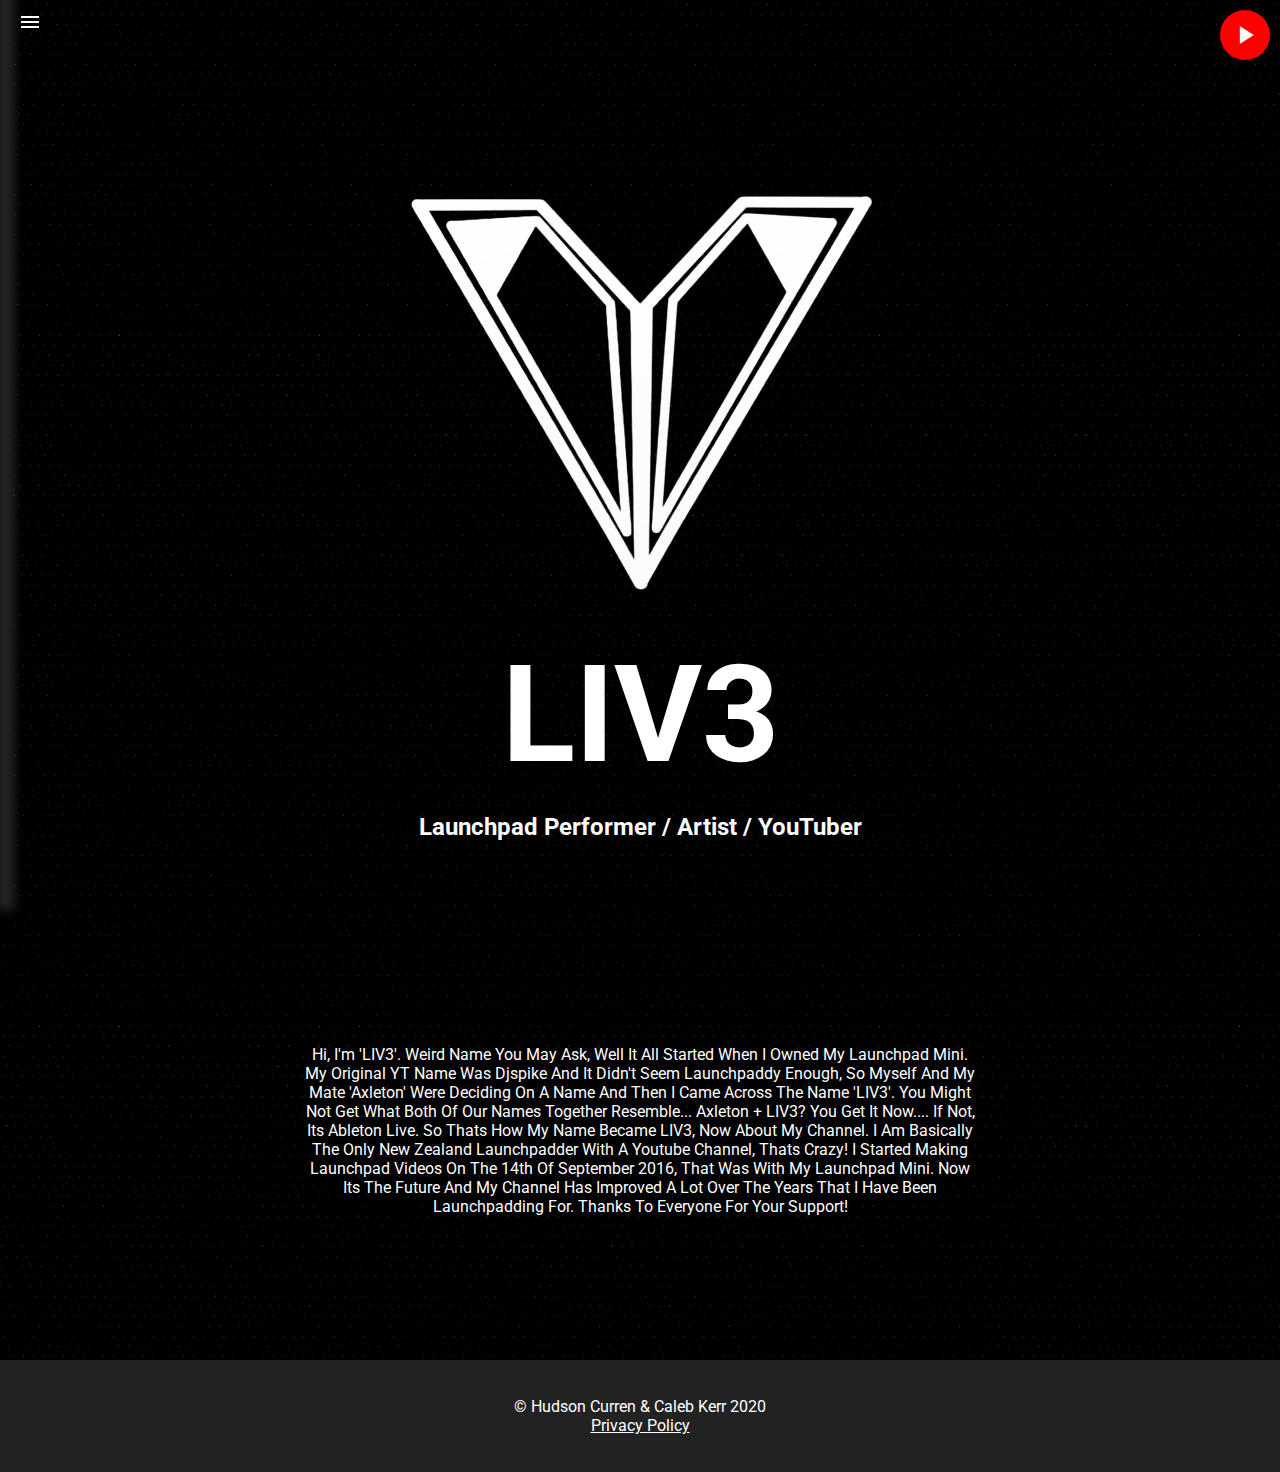
==== index.html @ 088306f0 "added social media buttons removed ability to scroll whilst nav is open" ====
<!DOCTYPE html>

<html lang="en">

<head>
    <meta charset="UTF-8">
    <meta name="viewport" content="width=device-width, initial-scale=1.0">

    <meta name="author" content="Hudson Curren">
    <meta property="og:image" content="./img/imessage-banner.png">
    <meta property="og:title" content="LIV3">
    <meta property="og:description" content="Official Website of the LIV3 Youtube Channel">
    <link rel="apple-touch-icon" href="./img/favicon.png">
    <meta name="robots" content="noindex, nofollow">

    <title>HOME - LIV3</title>

    <!-- Icon -->
    <link rel="icon" href="./img/favicon.png">

    <!-- LINKING STYLESHEET -->
    <link rel="stylesheet" href="./style/style.css">

    <!-- IMPORTING MATERIAL ICONS -->
    <link href="https://fonts.googleapis.com/icon?family=Material+Icons" rel="stylesheet">

    <!-- IMPORTING ROBOTO FONT -->
    <link href="https://fonts.googleapis.com/css?family=Roboto&display=swap" rel="stylesheet">

    <!-- LINKING AOS STYLESHEET -->
    <!-- ONLY HAS CSS ANIMATIONS/TRANSITIONS WONT INTERFERE WITH ANYTHING ELSE -->
    <link href="https://unpkg.com/aos@2.3.1/dist/aos.css" rel="stylesheet">

</head>

<body>
    <span class="material-icons nav-button">menu</span>
    <nav class="nav" style="width: 0px;">
        <ul class="nav-list">
            <li><a href="./index.html" class="nav-item"><span class="material-icons">home</span>&nbsp;HOME</a></li>
            <li><a href="./downloads.html" class="nav-item"><span
                        class="material-icons">cloud_download</span>&nbsp;DOWNLOADS</a></li>
            <li><a href="./contact.html" class="nav-item"><span class="material-icons">inbox</span>&nbsp;CONTACT</a>
            </li>
            <li><a href="./faq.html" class="nav-item"><span class="material-icons">question_answer</span>&nbsp;FAQ</a>
            </li>
        </ul>
        <div class="social-media">
            <a href="https://www.instagram.com/liv3_official/" target="_blank">
                <div class="ig">
                    <svg xmlns="http://www.w3.org/2000/svg" x="0px" y="0px" stroke="#ffffff" width="30px" height="30px"
                        viewBox="0 0 172 172" style=" fill:#000000;">
                        <g fill="none" fill-rule="nonzero" stroke="none" stroke-width="0.75" stroke-linecap="butt"
                            stroke-linejoin="miter" stroke-miterlimit="10" stroke-dasharray="" stroke-dashoffset="0"
                            font-family="none" font-weight="none" font-size="none" text-anchor="none"
                            style="mix-blend-mode: normal">
                            <path d="M0,172v-172h172v172z" fill="none"></path>
                            <g fill="#ffffff">
                                <path
                                    d="M57.33333,21.5c-19.7585,0 -35.83333,16.07483 -35.83333,35.83333v57.33333c0,19.7585 16.07483,35.83333 35.83333,35.83333h57.33333c19.7585,0 35.83333,-16.07483 35.83333,-35.83333v-57.33333c0,-19.7585 -16.07483,-35.83333 -35.83333,-35.83333zM57.33333,35.83333h57.33333c11.85367,0 21.5,9.64633 21.5,21.5v57.33333c0,11.85367 -9.64633,21.5 -21.5,21.5h-57.33333c-11.85367,0 -21.5,-9.64633 -21.5,-21.5v-57.33333c0,-11.85367 9.64633,-21.5 21.5,-21.5zM121.83333,43c-3.95804,0 -7.16667,3.20863 -7.16667,7.16667c0,3.95804 3.20863,7.16667 7.16667,7.16667c3.95804,0 7.16667,-3.20863 7.16667,-7.16667c0,-3.95804 -3.20863,-7.16667 -7.16667,-7.16667zM86,50.16667c-19.7585,0 -35.83333,16.07483 -35.83333,35.83333c0,19.7585 16.07483,35.83333 35.83333,35.83333c19.7585,0 35.83333,-16.07483 35.83333,-35.83333c0,-19.7585 -16.07483,-35.83333 -35.83333,-35.83333zM86,64.5c11.85367,0 21.5,9.64633 21.5,21.5c0,11.85367 -9.64633,21.5 -21.5,21.5c-11.85367,0 -21.5,-9.64633 -21.5,-21.5c0,-11.85367 9.64633,-21.5 21.5,-21.5z">
                                </path>
                            </g>
                        </g>
                    </svg>
                </div>
            </a>
            <div class="ds" title="LIV3#2808">
                <svg fill="#ffffff" xmlns="http://www.w3.org/2000/svg" viewBox="0 0 24 24" width="30px" height="30px">
                    <path
                        d="M19.952,5.672c-1.904-1.531-4.916-1.79-5.044-1.801c-0.201-0.017-0.392,0.097-0.474,0.281 c-0.006,0.012-0.072,0.163-0.145,0.398c1.259,0.212,2.806,0.64,4.206,1.509c0.224,0.139,0.293,0.434,0.154,0.659 c-0.09,0.146-0.247,0.226-0.407,0.226c-0.086,0-0.173-0.023-0.252-0.072C15.584,5.38,12.578,5.305,12,5.305S8.415,5.38,6.011,6.872 c-0.225,0.14-0.519,0.07-0.659-0.154c-0.14-0.225-0.07-0.519,0.154-0.659c1.4-0.868,2.946-1.297,4.206-1.509 c-0.074-0.236-0.14-0.386-0.145-0.398C9.484,3.968,9.294,3.852,9.092,3.872c-0.127,0.01-3.139,0.269-5.069,1.822 C3.015,6.625,1,12.073,1,16.783c0,0.083,0.022,0.165,0.063,0.237c1.391,2.443,5.185,3.083,6.05,3.111c0.005,0,0.01,0,0.015,0 c0.153,0,0.297-0.073,0.387-0.197l0.875-1.202c-2.359-0.61-3.564-1.645-3.634-1.706c-0.198-0.175-0.217-0.477-0.042-0.675 c0.175-0.198,0.476-0.217,0.674-0.043c0.029,0.026,2.248,1.909,6.612,1.909c4.372,0,6.591-1.891,6.613-1.91 c0.198-0.172,0.5-0.154,0.674,0.045c0.174,0.198,0.155,0.499-0.042,0.673c-0.07,0.062-1.275,1.096-3.634,1.706l0.875,1.202 c0.09,0.124,0.234,0.197,0.387,0.197c0.005,0,0.01,0,0.015,0c0.865-0.027,4.659-0.667,6.05-3.111 C22.978,16.947,23,16.866,23,16.783C23,12.073,20.985,6.625,19.952,5.672z M8.891,14.87c-0.924,0-1.674-0.857-1.674-1.913 s0.749-1.913,1.674-1.913s1.674,0.857,1.674,1.913S9.816,14.87,8.891,14.87z M15.109,14.87c-0.924,0-1.674-0.857-1.674-1.913 s0.749-1.913,1.674-1.913c0.924,0,1.674,0.857,1.674,1.913S16.033,14.87,15.109,14.87z" />
                </svg>
            </div>
            <a href="mailto:djspikeyt@gmail.com">
                <div class="em"><svg xmlns="http://www.w3.org/2000/svg" x="0px" y="0px" width="30px" height="30px"
                        viewBox="0 0 172 172">
                        <g fill="none" fill-rule="nonzero" stroke="none" stroke-width="1" stroke-linecap="butt"
                            stroke-linejoin="miter" stroke-miterlimit="10" stroke-dasharray="" stroke-dashoffset="0"
                            font-family="none" font-weight="none" font-size="none" text-anchor="none"
                            style="mix-blend-mode: normal">
                            <path d="M0,172v-172h172v172z" fill="none"></path>
                            <g fill="#ffffff">
                                <path
                                    d="M28.66667,28.66667c-7.91917,0 -14.33333,6.41417 -14.33333,14.33333v12.41569l7.16667,4.49316l7.16667,4.49316l57.33333,35.93132l57.33333,-35.69336l7.16667,-4.46517l7.16667,-4.45117v-12.72363c0,-7.91917 -6.41417,-14.33333 -14.33333,-14.33333zM28.66667,43h114.66667v5.51497l-57.33333,35.67936l-57.33333,-35.93132zM14.33333,72.32455v56.67545c0,7.91917 6.41417,14.33333 14.33333,14.33333h114.66667c7.91917,0 14.33333,-6.41417 14.33333,-14.33333v-56.39551l-14.33333,8.91634v47.47917h-114.66667v-47.68913z">
                                </path>
                            </g>
                            <path d="" fill="none"></path>
                        </g>
                    </svg></div>
            </a>
            <a href="https://www.youtube.com/channel/UCtbivXmEZrr6aKtx3CjMMVg" target="_blank"
                rel="no-opener no-referrer">
                <div class="yt">
                    <span class="material-icons">play_arrow</span>
                </div>
            </a>
        </div>
    </nav>
    <noscript>
        this website requires Javascript, if it is disabled please enable it. if your browser doesnt support it,
        please change to a different browser such as
        <ul>
            <li>Mozilla Firefox</li>
            <li>Google Chrome</li>
            <li>Microsoft Edge <strong>(not recommended)</strong></li>
            <li>Safari</li>
            <li>Opera <strong>(not recommended)</strong></li>
        </ul>
        the javascript is used in the
        <ul>
            <li>all pages - to make the functional side-nav</li>
            <li>Downloads page - to update the list and provide download links</li>
            <li>FAQ page - to update the FAQs with the server, for more efficiency</li>
            <li>Contact Page - to send the message to a server</li>
        </ul>
    </noscript>
    <main class="index">
        <a class="yt-button" href="https://www.youtube.com/channel/UCtbivXmEZrr6aKtx3CjMMVg" rel="no-opener no-referrer"
            target="_blank">
            <span class="material-icons">play_arrow</span>
        </a>
        <div class="text">
            <img src="./img/logo.png" alt="logo" width="476px" height="476px">
            <h1>LIV3</h1>
            <br />
            <h2>Launchpad Performer / Artist / YouTuber</h2>
        </div>
        <div class="bio">
            Hi, I'm 'LIV3'. Weird Name You May Ask, Well It All Started When I Owned My Launchpad Mini. My Original YT
            Name Was Djspike And It Didn't Seem Launchpaddy Enough, So Myself And My Mate 'Axleton' Were Deciding On A
            Name And Then I Came Across The Name 'LIV3'. You Might Not Get What Both Of Our Names Together Resemble...
            Axleton + LIV3? You Get It Now.... If Not, Its Ableton Live. So Thats How My Name Became LIV3, Now About My
            Channel. I Am Basically The Only New Zealand Launchpadder With A Youtube Channel, Thats Crazy! I Started
            Making Launchpad Videos On The 14th Of September 2016, That Was With My Launchpad Mini. Now Its The Future
            And My Channel Has Improved A Lot Over The Years That I Have Been Launchpadding For. Thanks To Everyone For
            Your Support!
        </div>
    </main>
    <footer>
        &copy; Hudson Curren & Caleb Kerr 2020<br>
        <a href="./privacy.html">Privacy Policy</a>
    </footer>
</body>
<!-- IMPORTING INIT SCRIPT -->
<script src="script/app.js"></script>

</html>
---- style/style.css ----
* {
  margin: 0;
  padding: 0;
  -webkit-box-sizing: border-box;
          box-sizing: border-box;
}

.no-scroll {
  overflow-y: hidden !important;
}

body {
  scroll-behavior: smooth;
  background-color: black;
  color: white;
  font-family: 'Roboto', sans-serif;
  width: 100vw;
  height: 100vh;
  overflow-y: scroll;
  overflow-x: hidden;
  opacity: 1;
  background-image: url("../img/index-bg.gif");
  background-size: 100%;
  background-repeat: repeat-y;
  background-attachment: fixed;
  -ms-user-select: none;
      user-select: none;
  -moz-user-select: none;
  -moz-user-select: none;
  -webkit-user-select: none;
  -webkit-user-drag: none;
  -moz-user-select: none;
}

@media print {
  body {
    display: none;
  }
}

nav {
  height: 100vh;
  position: fixed;
  background-color: #222;
  top: 0;
  left: 0;
  -webkit-box-shadow: none;
          box-shadow: none;
  -webkit-transition: width 150ms cubic-bezier(0.4, 0, 0.2, 1), -webkit-box-shadow 350ms cubic-bezier(0.4, 0, 0.2, 1) 250ms;
  transition: width 150ms cubic-bezier(0.4, 0, 0.2, 1), -webkit-box-shadow 350ms cubic-bezier(0.4, 0, 0.2, 1) 250ms;
  transition: box-shadow 350ms cubic-bezier(0.4, 0, 0.2, 1) 250ms, width 150ms cubic-bezier(0.4, 0, 0.2, 1);
  transition: box-shadow 350ms cubic-bezier(0.4, 0, 0.2, 1) 250ms, width 150ms cubic-bezier(0.4, 0, 0.2, 1), -webkit-box-shadow 350ms cubic-bezier(0.4, 0, 0.2, 1) 250ms;
  overflow: hidden;
  z-index: 1;
}

nav .social-media {
  position: absolute;
  -webkit-box-orient: horizontal;
  -webkit-box-direction: normal;
      -ms-flex-direction: row;
          flex-direction: row;
  left: 10px;
  bottom: 10px;
  display: -webkit-box;
  display: -ms-flexbox;
  display: flex;
  -webkit-box-pack: left;
      -ms-flex-pack: left;
          justify-content: left;
}

nav .social-media a {
  text-decoration: none;
}

nav .social-media div {
  text-align: center;
  display: -webkit-box;
  display: -ms-flexbox;
  display: flex;
  -webkit-box-orient: vertical;
  -webkit-box-direction: normal;
      -ms-flex-direction: column;
          flex-direction: column;
  -webkit-box-pack: center;
      -ms-flex-pack: center;
          justify-content: center;
  border-radius: 100%;
  width: 50px;
  height: 50px;
  margin: 0 10px;
}

nav .social-media div svg,
nav .social-media div img {
  margin: 0 auto;
}

nav .social-media .ig {
  background-image: linear-gradient(45deg, #f09433 0%, #e6683c 25%, #dc2743 50%, #cc2366 75%, #bc1888 100%);
}

nav .social-media .ds {
  background-color: #7289DA;
}

nav .social-media .em {
  background-image: -webkit-gradient(linear, left bottom, left top, from(#6a85b6), to(#bac8e0));
  background-image: linear-gradient(to top, #6a85b6 0%, #bac8e0 100%);
}

nav .social-media .yt {
  line-height: 50px;
  text-align: center;
  background-color: #FF0000;
}

nav .nav-list {
  list-style: none;
  padding-left: 10px;
  white-space: nowrap;
  padding-top: 50px;
  padding-left: 34px;
}

nav .nav-list li {
  font-size: 24px;
  -webkit-box-align: center;
      -ms-flex-align: center;
          align-items: center;
  line-height: 30px;
  margin-bottom: 20px;
}

nav .nav-list li a {
  line-height: 30px;
  vertical-align: middle;
  margin-left: 0.5em;
  color: white;
  text-decoration: none;
}

nav .nav-list li a span {
  -webkit-transform: translateY(4px);
          transform: translateY(4px);
  margin-right: 4px;
}

main {
  min-height: 100vh;
  background-image: url("../img/bg.gif");
  background-size: contain;
  background-repeat: repeat-y;
  background-position: center;
  padding: 50px 0;
}

@media screen and (min-width: 900px) {
  main {
    padding: 50px 10px;
    background-image: url("../img/mobile-bg.gif");
  }
}

@media screen and (min-width: 1200px) {
  main {
    padding: 50px 250px;
    background-image: url("../img/bg.gif");
  }
}

main.faq .title {
  text-align: left;
  display: -webkit-box;
  display: -ms-flexbox;
  display: flex;
  -webkit-box-orient: vertical;
  -webkit-box-direction: normal;
      -ms-flex-direction: column;
          flex-direction: column;
  -webkit-box-pack: center;
      -ms-flex-pack: center;
          justify-content: center;
  height: 45vh;
}

main.faq .title .hero {
  font-weight: lighter;
  font-size: 96px;
  letter-spacing: -1.5px;
}

@media screen and (max-width: 1200px) {
  main.faq .title .hero {
    font-size: 48px;
    text-align: center;
  }
}

main.faq .title .subhero {
  font-size: 34px;
  letter-spacing: 0.25px;
}

@media screen and (max-width: 1200px) {
  main.faq .title .subhero {
    text-align: center;
    font-size: 24px;
  }
}

main.faq .content {
  display: -ms-grid;
  display: grid;
  grid-gap: 10px;
  -ms-grid-columns: 1fr 1fr;
      grid-template-columns: 1fr 1fr;
}

@media screen and (max-width: 1100px) {
  main.faq .content {
    -ms-grid-columns: 1fr;
        grid-template-columns: 1fr;
  }
}

main.faq .content .qa {
  border: 1px solid #00000000;
  border-radius: 0.5em;
  float: left;
  width: 100%;
  overflow: hidden;
}

main.faq .content .qa .q {
  width: 100%;
  height: 75px;
  text-align: center;
  background-color: #111;
  display: -webkit-box;
  display: -ms-flexbox;
  display: flex;
  -webkit-box-pack: center;
      -ms-flex-pack: center;
          justify-content: center;
  -webkit-box-orient: vertical;
  -webkit-box-direction: normal;
      -ms-flex-direction: column;
          flex-direction: column;
  font-weight: bold;
}

main.faq .content .qa .a {
  padding: 15px;
  height: 200px;
  width: 100%;
  font-size: 14px;
  letter-spacing: 0.25px;
  font-weight: normal;
  display: -webkit-box;
  display: -ms-flexbox;
  display: flex;
  -webkit-box-orient: vertical;
  -webkit-box-direction: normal;
      -ms-flex-direction: column;
          flex-direction: column;
  -webkit-box-pack: center;
      -ms-flex-pack: center;
          justify-content: center;
  text-align: center;
  background-color: #222;
}

main.faq .content .qa .a a {
  color: white;
}

main.faq .content .qa .a .title {
  text-align: center;
  width: 100%;
}

main.downloads .title {
  text-align: left;
  display: -webkit-box;
  display: -ms-flexbox;
  display: flex;
  -webkit-box-orient: vertical;
  -webkit-box-direction: normal;
      -ms-flex-direction: column;
          flex-direction: column;
  -webkit-box-pack: center;
      -ms-flex-pack: center;
          justify-content: center;
  height: 45vh;
}

main.downloads .title .hero {
  font-weight: lighter;
  font-size: 96px;
  letter-spacing: -1.5px;
}

@media screen and (max-width: 1200px) {
  main.downloads .title .hero {
    font-size: 48px;
    text-align: center;
  }
}

main.downloads .title .subhero {
  font-size: 34px;
  letter-spacing: 0.25px;
}

@media screen and (max-width: 1200px) {
  main.downloads .title .subhero {
    text-align: center;
    font-size: 24px;
  }
}

main.downloads .content {
  display: -ms-grid;
  display: grid;
  grid-gap: 10px;
  -ms-grid-columns: 1fr 1fr 1fr;
      grid-template-columns: 1fr 1fr 1fr;
}

@media screen and (max-width: 1300px) {
  main.downloads .content {
    -ms-grid-columns: 1fr 1fr;
        grid-template-columns: 1fr 1fr;
  }
}

@media screen and (max-width: 600px) {
  main.downloads .content {
    -ms-grid-columns: 1fr;
        grid-template-columns: 1fr;
  }
}

main.downloads .content .gallery {
  border: 1px solid #00000000;
  border-radius: 0.5em;
  float: left;
  width: 100%;
  overflow: hidden;
}

main.downloads .content .gallery .banner {
  width: 100%;
  height: 300px;
  background-color: black;
  background-position: center;
  background-size: contain;
  background-repeat: no-repeat;
  background-position: center;
}

main.downloads .content .gallery .desc {
  padding: 15px;
  height: 75px;
  width: 100%;
  font-size: 14px;
  letter-spacing: 0.25px;
  font-weight: normal;
  display: -webkit-box;
  display: -ms-flexbox;
  display: flex;
  -webkit-box-orient: vertical;
  -webkit-box-direction: normal;
      -ms-flex-direction: column;
          flex-direction: column;
  -webkit-box-pack: center;
      -ms-flex-pack: center;
          justify-content: center;
  text-align: center;
  background-color: #222;
}

main.downloads .content .gallery .desc a {
  color: white;
}

main.downloads .content .gallery .desc .title {
  text-align: center;
  width: 100%;
}

main.index {
  overflow: hidden;
  width: 100vw;
  display: -webkit-box;
  display: -ms-flexbox;
  display: flex;
  -webkit-box-orient: vertical;
  -webkit-box-direction: normal;
      -ms-flex-direction: column;
          flex-direction: column;
  -webkit-box-pack: center;
      -ms-flex-pack: center;
          justify-content: center;
}

main.index .yt-button {
  position: fixed;
  height: 50px;
  width: 50px;
  border-radius: 50px;
  background-color: red;
  top: 10px;
  right: 10px;
  display: -webkit-box;
  display: -ms-flexbox;
  display: flex;
  -webkit-box-orient: vertical;
  -webkit-box-direction: normal;
      -ms-flex-direction: column;
          flex-direction: column;
  -webkit-box-pack: center;
      -ms-flex-pack: center;
          justify-content: center;
  text-decoration: none;
}

main.index .yt-button span {
  line-height: 50px;
  font-size: 30px;
  text-align: center;
}

main.index .text {
  text-align: center;
  margin: auto;
  display: -webkit-box;
  display: -ms-flexbox;
  display: flex;
  -webkit-box-orient: vertical;
  -webkit-box-direction: normal;
      -ms-flex-direction: column;
          flex-direction: column;
  -webkit-box-pack: center;
      -ms-flex-pack: center;
          justify-content: center;
  height: 100vh;
}

main.index .text h1 {
  font-size: 15vh;
  -webkit-filter: drop-shadow(0 0 2.5em black);
          filter: drop-shadow(0 0 2.5em black);
}

@media screen and (max-width: 1200px) {
  main.index .text h1 {
    font-size: 48px;
  }
}

@media screen and (max-width: 1200px) {
  main.index .text img {
    width: 90%;
    height: auto;
    margin: 0 auto;
  }
}

@media only screen and (max-width: 1200px) and (orientation: landscape) {
  main.index .text img {
    width: 75%;
  }
}

main.index .bio {
  min-height: 40vh;
  height: -webkit-fit-content;
  height: -moz-fit-content;
  height: fit-content;
  padding: 50px 50px;
  display: -webkit-box;
  display: -ms-flexbox;
  display: flex;
  -webkit-box-orient: vertical;
  -webkit-box-direction: normal;
      -ms-flex-direction: column;
          flex-direction: column;
  -webkit-box-pack: center;
      -ms-flex-pack: center;
          justify-content: center;
  text-align: center;
}

@media screen and (max-width: 1100px) {
  main.index .bio {
    padding: 50px 5px;
  }
}

footer {
  height: 50px;
  display: -webkit-box;
  display: -ms-flexbox;
  display: flex;
  -webkit-box-orient: vertical;
  -webkit-box-direction: normal;
      -ms-flex-direction: column;
          flex-direction: column;
  -webkit-box-pack: center;
      -ms-flex-pack: center;
          justify-content: center;
  text-align: center;
  width: 100vw;
  background-color: #222;
}

.material-icons {
  color: white !important;
  line-height: 24px !important;
}

.nav-button {
  width: 50px;
  height: 50px;
  position: fixed;
  top: 0;
  left: 0;
  z-index: 2;
  -webkit-user-select: none;
     -moz-user-select: none;
      -ms-user-select: none;
          user-select: none;
  line-height: 50px;
  display: -webkit-box;
  display: -ms-flexbox;
  display: flex;
  -webkit-box-orient: vertical;
  -webkit-box-direction: normal;
      -ms-flex-direction: column;
          flex-direction: column;
  -webkit-box-pack: center;
      -ms-flex-pack: center;
          justify-content: center;
  vertical-align: middle;
  text-align: center;
  color: white;
  padding-left: 10px;
  padding-top: 10px;
}

footer {
  height: 112px;
  display: -webkit-box;
  display: -ms-flexbox;
  display: flex;
  -webkit-box-orient: vertical;
  -webkit-box-direction: normal;
      -ms-flex-direction: column;
          flex-direction: column;
  -webkit-box-pack: center;
      -ms-flex-pack: center;
          justify-content: center;
  text-align: center;
  width: 100vw;
}

footer a {
  color: white;
}

.shadow {
  -webkit-box-shadow: 5px 0px 10px 10px #222;
          box-shadow: 5px 0px 10px 10px #222;
}

@media (pointer: coarse) {
  .shadow {
    -webkit-box-shadow: none;
            box-shadow: none;
  }
}

#nest1 {
  display: block;
  position: absolute;
  top: 50%;
  left: 50%;
  height: 50px;
  width: 50px;
  margin: -25px 0 0 -25px;
  border: 2px solid transparent;
  border-top-color: #fff;
  border-radius: 50%;
  -webkit-animation: spin7 1.5s ease infinite;
  animation: spin7 1.5s ease infinite;
}

#nest1:before {
  content: "";
  position: absolute;
  top: 7px;
  right: 7px;
  bottom: 7px;
  left: 7px;
  border: 2px solid transparent;
  border-radius: 50%;
  border-top-color: #fff;
  -webkit-animation: spin7 3s linear infinite;
  animation: spin7 3s linear infinite;
}

#nest1:after {
  content: "";
  position: absolute;
  top: 15px;
  right: 15px;
  bottom: 15px;
  left: 15px;
  border: 2px solid transparent;
  border-radius: 50%;
  border-top-color: #fff;
  -webkit-animation: spin7 1.5s ease infinite;
  animation: spin7 1.5s ease infinite;
}

@-webkit-keyframes spin7 {
  from {
    -webkit-transform: rotate(0deg);
    transform: rotate(0deg);
  }
  to {
    -webkit-transform: rotate(359deg);
    transform: rotate(359deg);
  }
}

@keyframes spin7 {
  from {
    -webkit-transform: rotate(0deg);
    transform: rotate(0deg);
    -webkit-transform: rotate(0deg);
    transform: rotate(0deg);
  }
  to {
    -webkit-transform: rotate(359deg);
    transform: rotate(359deg);
    -webkit-transform: rotate(359deg);
    transform: rotate(359deg);
  }
}

main.privacy {
  font-family: "Roboto", sans-serif;
}

main.privacy a {
  color: #ddd;
  word-wrap: none;
}

main.privacy a:visited {
  color: #ccc;
}

main.privacy h1 {
  font-size: 48px;
  letter-spacing: 0;
  font-weight: normal;
}

main.privacy h2 {
  font-size: 34px;
  letter-spacing: 0.25px;
  font-weight: normal;
  margin-top: 15px;
}

main.privacy h3 {
  font-size: 24px;
  letter-spacing: 0;
  font-weight: normal;
  margin-top: 5px;
  margin-bottom: 40px;
}

main.privacy p {
  font-size: 16px;
  letter-spacing: 0.25px;
  color: #ddd;
  font-weight: normal;
  margin-top: 5px;
  margin-left: 35px;
}
/*# sourceMappingURL=style.css.map */
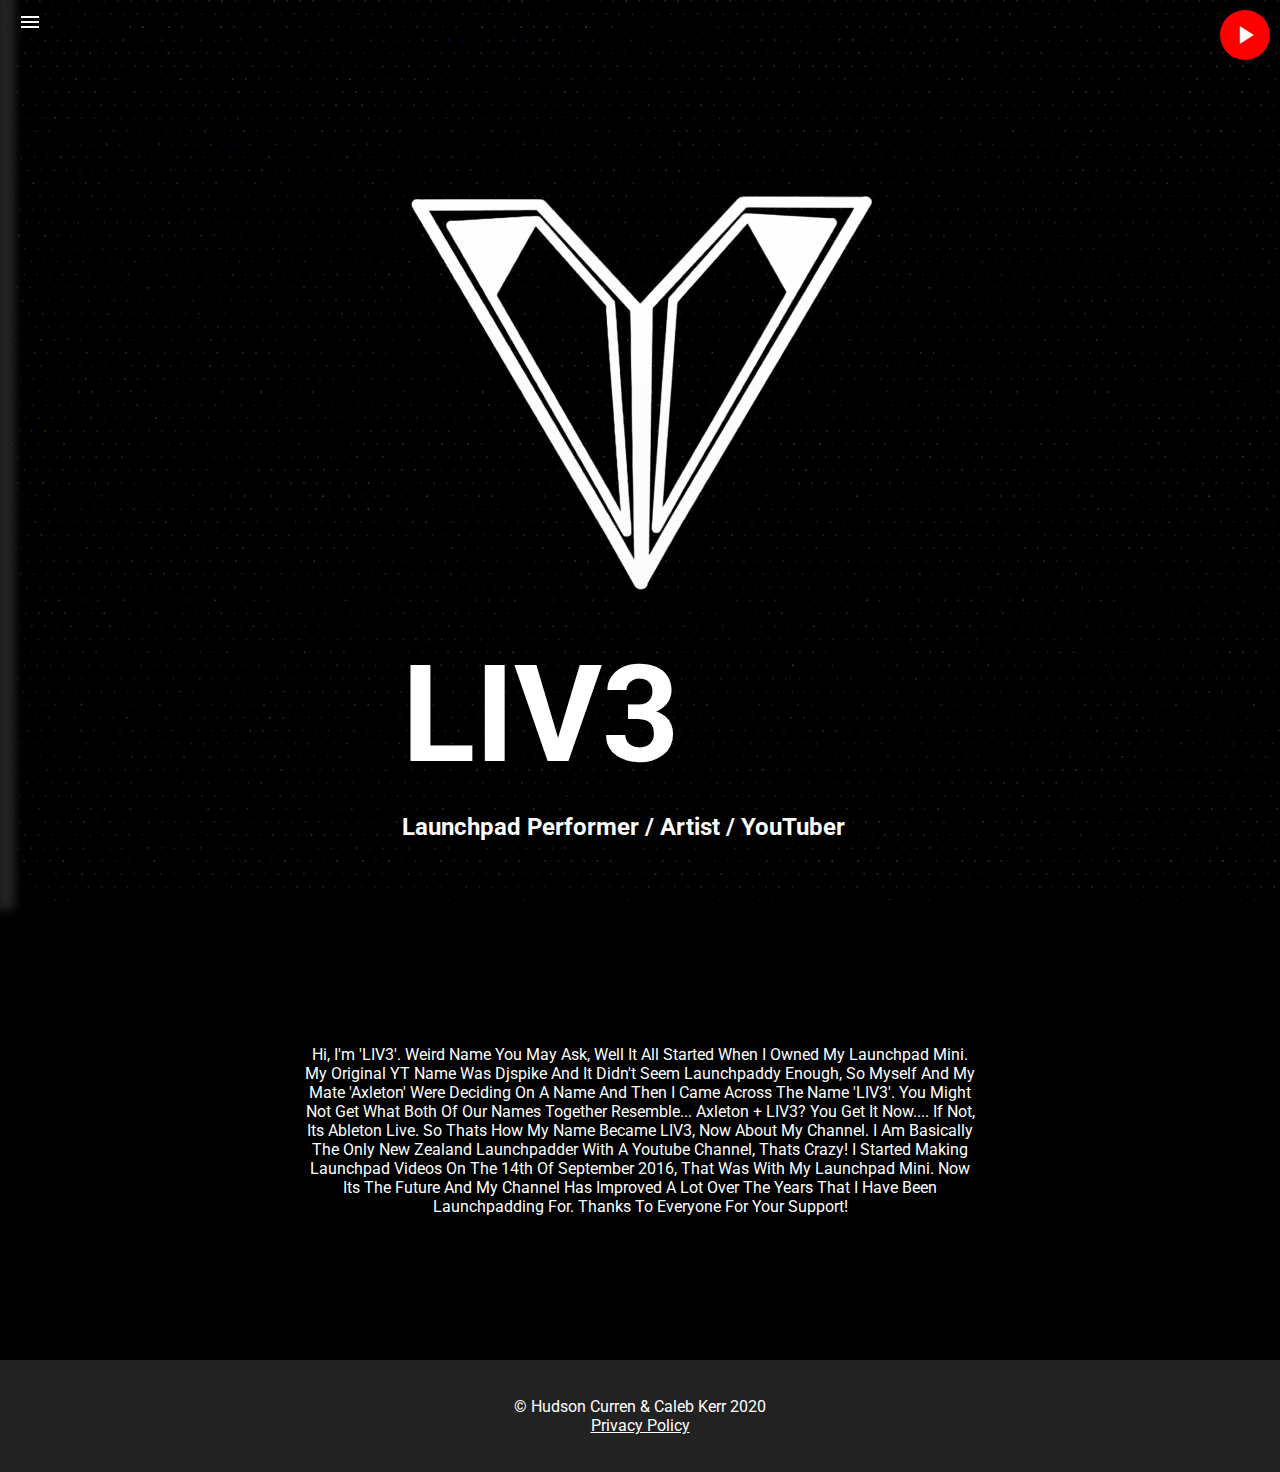
==== commit 32758b94: "- fixed missing close tag in js - added comments for the braindead - fixed the background (it was a " ====
--- a/index.html
+++ b/index.html
@@ -30,6 +30,14 @@
     <!-- LINKING AOS STYLESHEET -->
     <!-- ONLY HAS CSS ANIMATIONS/TRANSITIONS WONT INTERFERE WITH ANYTHING ELSE -->
     <link href="https://unpkg.com/aos@2.3.1/dist/aos.css" rel="stylesheet">
+
+    <!-- NORMALIZE.css -->
+    <!-- 
+        makes sure that browsers render things in modern standards, 
+        allowing for easier use and consistency, 
+        only targets elements that wont render right on some browsers otherwise 
+    -->
+    <link rel="stylesheet" href="https://necolas.github.io/normalize.css/8.0.1/normalize.css">
 
 </head>
 
@@ -64,12 +72,15 @@
                     </svg>
                 </div>
             </a>
-            <div class="ds" title="LIV3#2808">
-                <svg fill="#ffffff" xmlns="http://www.w3.org/2000/svg" viewBox="0 0 24 24" width="30px" height="30px">
-                    <path
-                        d="M19.952,5.672c-1.904-1.531-4.916-1.79-5.044-1.801c-0.201-0.017-0.392,0.097-0.474,0.281 c-0.006,0.012-0.072,0.163-0.145,0.398c1.259,0.212,2.806,0.64,4.206,1.509c0.224,0.139,0.293,0.434,0.154,0.659 c-0.09,0.146-0.247,0.226-0.407,0.226c-0.086,0-0.173-0.023-0.252-0.072C15.584,5.38,12.578,5.305,12,5.305S8.415,5.38,6.011,6.872 c-0.225,0.14-0.519,0.07-0.659-0.154c-0.14-0.225-0.07-0.519,0.154-0.659c1.4-0.868,2.946-1.297,4.206-1.509 c-0.074-0.236-0.14-0.386-0.145-0.398C9.484,3.968,9.294,3.852,9.092,3.872c-0.127,0.01-3.139,0.269-5.069,1.822 C3.015,6.625,1,12.073,1,16.783c0,0.083,0.022,0.165,0.063,0.237c1.391,2.443,5.185,3.083,6.05,3.111c0.005,0,0.01,0,0.015,0 c0.153,0,0.297-0.073,0.387-0.197l0.875-1.202c-2.359-0.61-3.564-1.645-3.634-1.706c-0.198-0.175-0.217-0.477-0.042-0.675 c0.175-0.198,0.476-0.217,0.674-0.043c0.029,0.026,2.248,1.909,6.612,1.909c4.372,0,6.591-1.891,6.613-1.91 c0.198-0.172,0.5-0.154,0.674,0.045c0.174,0.198,0.155,0.499-0.042,0.673c-0.07,0.062-1.275,1.096-3.634,1.706l0.875,1.202 c0.09,0.124,0.234,0.197,0.387,0.197c0.005,0,0.01,0,0.015,0c0.865-0.027,4.659-0.667,6.05-3.111 C22.978,16.947,23,16.866,23,16.783C23,12.073,20.985,6.625,19.952,5.672z M8.891,14.87c-0.924,0-1.674-0.857-1.674-1.913 s0.749-1.913,1.674-1.913s1.674,0.857,1.674,1.913S9.816,14.87,8.891,14.87z M15.109,14.87c-0.924,0-1.674-0.857-1.674-1.913 s0.749-1.913,1.674-1.913c0.924,0,1.674,0.857,1.674,1.913S16.033,14.87,15.109,14.87z" />
-                </svg>
-            </div>
+            <a href="https://discord.gg/jQpU39A" target="_blank">
+                <div class="ds">
+                    <svg fill="#ffffff" xmlns="http://www.w3.org/2000/svg" viewBox="0 0 24 24" width="30px"
+                        height="30px">
+                        <path
+                            d="M19.952,5.672c-1.904-1.531-4.916-1.79-5.044-1.801c-0.201-0.017-0.392,0.097-0.474,0.281 c-0.006,0.012-0.072,0.163-0.145,0.398c1.259,0.212,2.806,0.64,4.206,1.509c0.224,0.139,0.293,0.434,0.154,0.659 c-0.09,0.146-0.247,0.226-0.407,0.226c-0.086,0-0.173-0.023-0.252-0.072C15.584,5.38,12.578,5.305,12,5.305S8.415,5.38,6.011,6.872 c-0.225,0.14-0.519,0.07-0.659-0.154c-0.14-0.225-0.07-0.519,0.154-0.659c1.4-0.868,2.946-1.297,4.206-1.509 c-0.074-0.236-0.14-0.386-0.145-0.398C9.484,3.968,9.294,3.852,9.092,3.872c-0.127,0.01-3.139,0.269-5.069,1.822 C3.015,6.625,1,12.073,1,16.783c0,0.083,0.022,0.165,0.063,0.237c1.391,2.443,5.185,3.083,6.05,3.111c0.005,0,0.01,0,0.015,0 c0.153,0,0.297-0.073,0.387-0.197l0.875-1.202c-2.359-0.61-3.564-1.645-3.634-1.706c-0.198-0.175-0.217-0.477-0.042-0.675 c0.175-0.198,0.476-0.217,0.674-0.043c0.029,0.026,2.248,1.909,6.612,1.909c4.372,0,6.591-1.891,6.613-1.91 c0.198-0.172,0.5-0.154,0.674,0.045c0.174,0.198,0.155,0.499-0.042,0.673c-0.07,0.062-1.275,1.096-3.634,1.706l0.875,1.202 c0.09,0.124,0.234,0.197,0.387,0.197c0.005,0,0.01,0,0.015,0c0.865-0.027,4.659-0.667,6.05-3.111 C22.978,16.947,23,16.866,23,16.783C23,12.073,20.985,6.625,19.952,5.672z M8.891,14.87c-0.924,0-1.674-0.857-1.674-1.913 s0.749-1.913,1.674-1.913s1.674,0.857,1.674,1.913S9.816,14.87,8.891,14.87z M15.109,14.87c-0.924,0-1.674-0.857-1.674-1.913 s0.749-1.913,1.674-1.913c0.924,0,1.674,0.857,1.674,1.913S16.033,14.87,15.109,14.87z" />
+                    </svg>
+                </div>
+            </a>
             <a href="mailto:djspikeyt@gmail.com">
                 <div class="em"><svg xmlns="http://www.w3.org/2000/svg" x="0px" y="0px" width="30px" height="30px"
                         viewBox="0 0 172 172">
@@ -95,6 +106,7 @@
             </a>
         </div>
     </nav>
+    <!-- if the client cannot run JS, htis will show up instead of everything else -->
     <noscript>
         this website requires Javascript, if it is disabled please enable it. if your browser doesnt support it,
         please change to a different browser such as
--- a/style/style.css
+++ b/style/style.css
@@ -10,6 +10,8 @@
 }
 
 body {
+  margin: 0;
+  padding: 0;
   scroll-behavior: smooth;
   background-color: black;
   color: white;
@@ -20,8 +22,9 @@
   overflow-x: hidden;
   opacity: 1;
   background-image: url("../img/index-bg.gif");
-  background-size: 100%;
-  background-repeat: repeat-y;
+  background-size: cover;
+  background-repeat: no-repeat;
+  background-position: center;
   background-attachment: fixed;
   -ms-user-select: none;
       user-select: none;
@@ -30,6 +33,18 @@
   -webkit-user-select: none;
   -webkit-user-drag: none;
   -moz-user-select: none;
+}
+
+@media screen and (min-width: 900px) {
+  body {
+    background-image: url("../img/mobile-bg.gif");
+  }
+}
+
+@media screen and (min-width: 1200px) {
+  body {
+    background-image: url("../img/bg.gif");
+  }
 }
 
 @media print {
@@ -61,13 +76,21 @@
       -ms-flex-direction: row;
           flex-direction: row;
   left: 10px;
-  bottom: 10px;
+  bottom: 20px;
   display: -webkit-box;
   display: -ms-flexbox;
   display: flex;
   -webkit-box-pack: left;
       -ms-flex-pack: left;
           justify-content: left;
+}
+
+@media screen and (max-width: 900px) {
+  nav .social-media {
+    -webkit-box-pack: center;
+        -ms-flex-pack: center;
+            justify-content: center;
+  }
 }
 
 nav .social-media a {
@@ -149,25 +172,225 @@
 
 main {
   min-height: 100vh;
-  background-image: url("../img/bg.gif");
-  background-size: contain;
-  background-repeat: repeat-y;
-  background-position: center;
   padding: 50px 0;
+  overflow-y: scroll;
+  background: transparent;
 }
 
 @media screen and (min-width: 900px) {
   main {
     padding: 50px 10px;
-    background-image: url("../img/mobile-bg.gif");
   }
 }
 
 @media screen and (min-width: 1200px) {
   main {
     padding: 50px 250px;
-    background-image: url("../img/bg.gif");
-  }
+  }
+}
+
+main.contact .title {
+  text-align: left;
+  display: -webkit-box;
+  display: -ms-flexbox;
+  display: flex;
+  -webkit-box-orient: vertical;
+  -webkit-box-direction: normal;
+      -ms-flex-direction: column;
+          flex-direction: column;
+  -webkit-box-pack: center;
+      -ms-flex-pack: center;
+          justify-content: center;
+  height: 45vh;
+}
+
+main.contact .title .hero {
+  font-weight: lighter;
+  font-size: 96px;
+  letter-spacing: -1.5px;
+}
+
+@media screen and (max-width: 1200px) {
+  main.contact .title .hero {
+    font-size: 48px;
+    text-align: center;
+  }
+}
+
+main.contact .title .subhero {
+  font-size: 34px;
+  letter-spacing: 0.25px;
+}
+
+@media screen and (max-width: 1200px) {
+  main.contact .title .subhero {
+    text-align: center;
+    font-size: 24px;
+  }
+}
+
+main.contact .content {
+  display: -ms-grid;
+  display: grid;
+  -ms-grid-columns: 2fr 1fr;
+      grid-template-columns: 2fr 1fr;
+  -ms-grid-rows: 1fr 1fr;
+      grid-template-rows: 1fr 1fr;
+  width: 100%;
+  height: 100vh;
+}
+
+@media screen and (min-width: 900px) and (orientation: landscape) {
+  main.contact .content {
+    height: 40vh;
+  }
+}
+
+main.contact .content .textarea {
+  -ms-grid-row: 1;
+  grid-row: 1;
+  -ms-grid-column: 1;
+  -ms-grid-column-span: 2;
+  grid-column: 1 /span 2;
+}
+
+@media screen and (min-width: 1900px) and (orientation: landscape) {
+  main.contact .content .textarea {
+    -ms-grid-row: 1;
+    -ms-grid-row-span: 2;
+    grid-row: 1 /span 2;
+    -ms-grid-column: 1;
+    grid-column: 1;
+  }
+}
+
+main.contact .content .textarea textarea {
+  width: 100%;
+  height: 100%;
+  color: white;
+  background-color: #222;
+  border-right: #333;
+  border-bottom: #333;
+  padding: 10px;
+  border: none;
+  font-family: 'Roboto', sans-serif;
+  resize: none;
+  font-size: 16px;
+  font-weight: normal;
+  letter-spacing: 0.5;
+}
+
+main.contact .content .right {
+  -ms-grid-row: 1;
+  -ms-grid-row-span: 2;
+  grid-row: 1 /span 2;
+  -ms-grid-column: 2;
+  grid-column: 2;
+  display: -webkit-box;
+  display: -ms-flexbox;
+  display: flex;
+  -webkit-box-orient: vertical;
+  -webkit-box-direction: normal;
+      -ms-flex-direction: column;
+          flex-direction: column;
+  -webkit-box-pack: start;
+      -ms-flex-pack: start;
+          justify-content: flex-start;
+  text-align: center;
+  padding: 10px;
+}
+
+main.contact .content .right .email-field,
+main.contact .content .right .name-field {
+  width: 100%;
+  height: 100%;
+}
+
+main.contact .content .right .email-field .form-container,
+main.contact .content .right .name-field .form-container {
+  font-size: 16px;
+  margin: 0 auto;
+  width: 75%;
+  position: relative;
+  height: 50px;
+  overflow: hidden;
+  background-color: transparent;
+}
+
+main.contact .content .right .email-field .form-container input,
+main.contact .content .right .name-field .form-container input {
+  width: 100%;
+  height: 100%;
+  color: white;
+  padding-top: 20px;
+  border: none;
+  background-color: transparent;
+}
+
+main.contact .content .right .email-field .form-container input:focus + label span,
+main.contact .content .right .email-field .form-container input:valid + label span,
+main.contact .content .right .name-field .form-container input:focus + label span,
+main.contact .content .right .name-field .form-container input:valid + label span {
+  -webkit-transform: translateY(-150%);
+  transform: translateY(-150%);
+  font-size: 12px;
+  color: #fff;
+}
+
+main.contact .content .right .email-field .form-container input:focus + label::after,
+main.contact .content .right .email-field .form-container input:valid + label::after,
+main.contact .content .right .name-field .form-container input:focus + label::after,
+main.contact .content .right .name-field .form-container input:valid + label::after {
+  -webkit-transform: translateX(0%);
+  transform: translateX(0%);
+}
+
+main.contact .content .right .email-field .form-container label,
+main.contact .content .right .name-field .form-container label {
+  position: absolute;
+  bottom: 0px;
+  left: 0px;
+  width: 100%;
+  height: 100%;
+  pointer-events: none;
+  border-bottom: 1px solid #333;
+  outline: none;
+}
+
+main.contact .content .right .email-field .form-container label::after,
+main.contact .content .right .name-field .form-container label::after {
+  content: "";
+  position: absolute;
+  left: 0px;
+  bottom: -1px;
+  height: 100%;
+  width: 100%;
+  border-bottom: 3px solid #fff;
+  -webkit-transform: translateX(-100%);
+  transform: translateX(-100%);
+  -webkit-transition: all 0.3s ease;
+  transition: all 0.3s ease;
+}
+
+main.contact .content .right .email-field .form-container label span,
+main.contact .content .right .name-field .form-container label span {
+  position: absolute;
+  bottom: 5px;
+  left: 0px;
+  -webkit-transition: all 0.3s ease;
+  transition: all 0.3s ease;
+}
+
+main.contact .content .right button {
+  width: 50%;
+  height: 50px;
+  text-align: center;
+  margin: 0 auto;
+  margin-bottom: 50px;
+  background-color: #222;
+  border: none;
+  color: white;
+  cursor: pointer;
 }
 
 main.faq .title {
@@ -434,7 +657,7 @@
 }
 
 main.index .text {
-  text-align: center;
+  text-align: left;
   margin: auto;
   display: -webkit-box;
   display: -ms-flexbox;
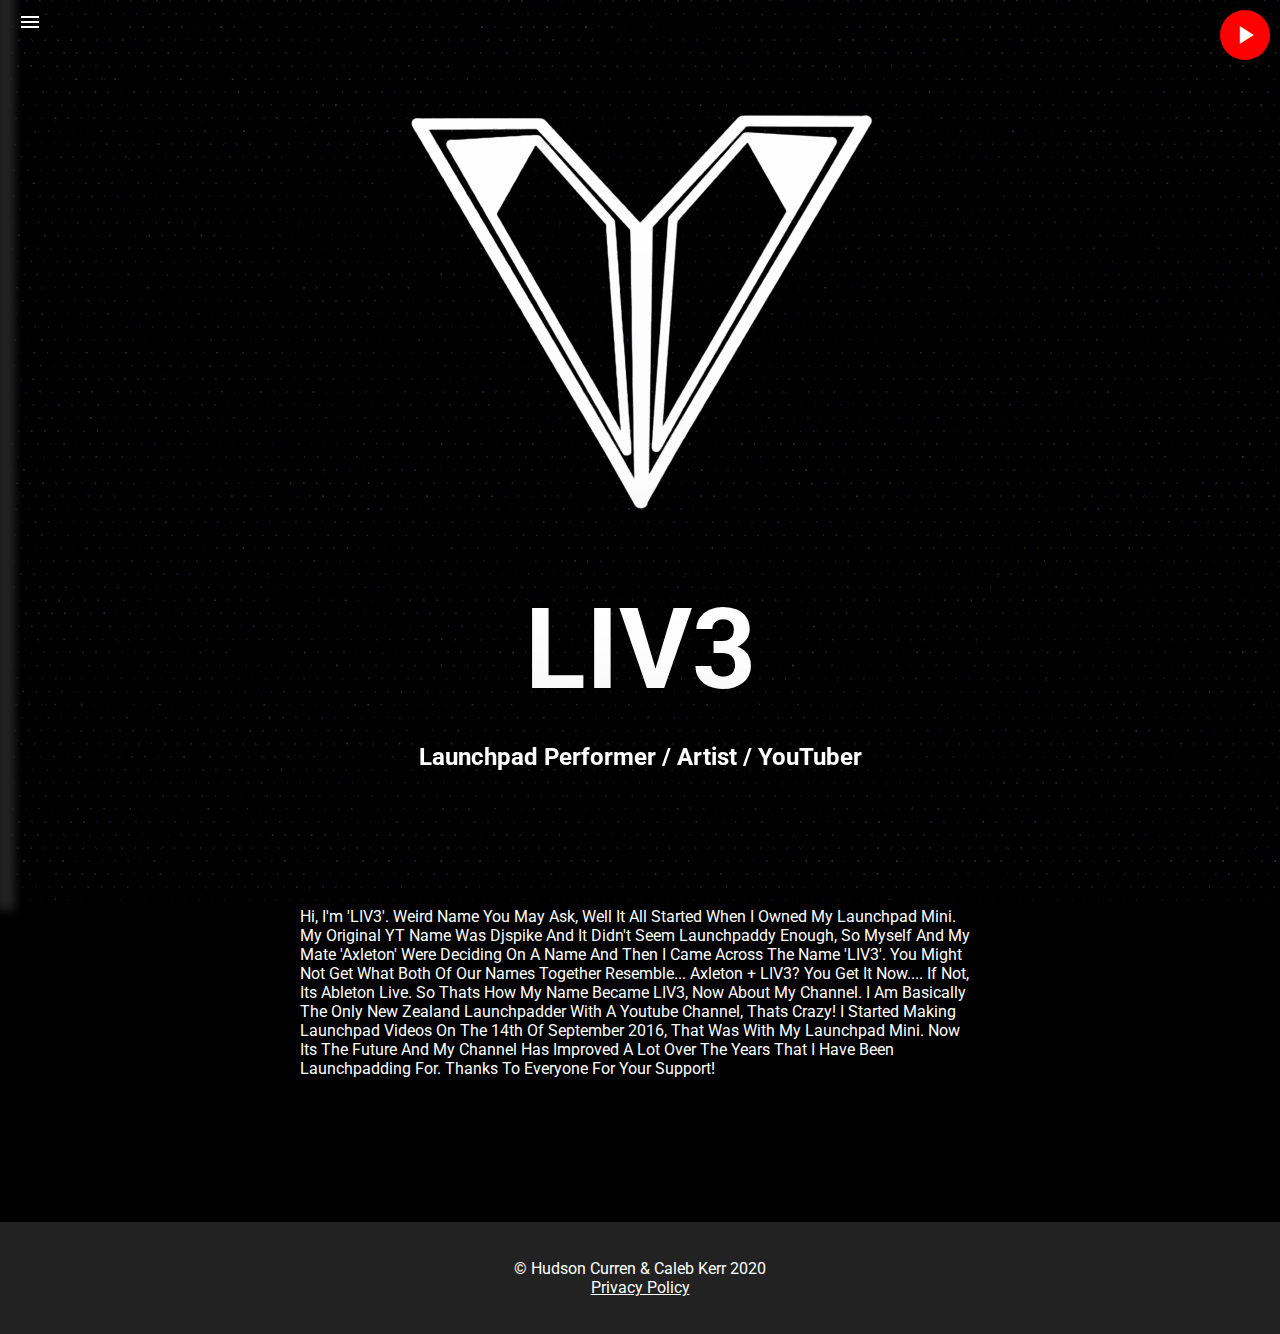
==== commit afdd45cf: "fixed XHR code. fixed SCSS for RESUB" ====
--- a/index.html
+++ b/index.html
@@ -131,11 +131,14 @@
             <span class="material-icons">play_arrow</span>
         </a>
         <div class="text">
-            <img src="./img/logo.png" alt="logo" width="476px" height="476px">
+            <img src="./img/logo.png" alt="logo">
             <h1>LIV3</h1>
-            <br />
             <h2>Launchpad Performer / Artist / YouTuber</h2>
         </div>
+        <div class="scroll-down-indicator">
+            <div class="chevron"></div>
+        </div>
+        <!-- BIO TEXT -->
         <div class="bio">
             Hi, I'm 'LIV3'. Weird Name You May Ask, Well It All Started When I Owned My Launchpad Mini. My Original YT
             Name Was Djspike And It Didn't Seem Launchpaddy Enough, So Myself And My Mate 'Axleton' Were Deciding On A
--- a/style/style.css
+++ b/style/style.css
@@ -172,7 +172,7 @@
 
 main {
   min-height: 100vh;
-  padding: 50px 0;
+  padding: 0;
   overflow-y: scroll;
   background: transparent;
 }
@@ -504,6 +504,10 @@
   width: 100%;
 }
 
+main.downloads {
+  overflow-y: hidden;
+}
+
 main.downloads .title {
   text-align: left;
   display: -webkit-box;
@@ -657,23 +661,24 @@
 }
 
 main.index .text {
-  text-align: left;
-  margin: auto;
-  display: -webkit-box;
-  display: -ms-flexbox;
-  display: flex;
-  -webkit-box-orient: vertical;
-  -webkit-box-direction: normal;
-      -ms-flex-direction: column;
-          flex-direction: column;
-  -webkit-box-pack: center;
-      -ms-flex-pack: center;
-          justify-content: center;
-  height: 100vh;
+  text-align: center;
+  margin: 0 auto;
+  display: -webkit-box;
+  display: -ms-flexbox;
+  display: flex;
+  -webkit-box-orient: vertical;
+  -webkit-box-direction: normal;
+      -ms-flex-direction: column;
+          flex-direction: column;
+  -webkit-box-pack: space-evenly;
+      -ms-flex-pack: space-evenly;
+          justify-content: space-evenly;
+  height: calc(100vh - 150px);
 }
 
 main.index .text h1 {
-  font-size: 15vh;
+  font-size: 7em;
+  text-align: center;
   -webkit-filter: drop-shadow(0 0 2.5em black);
           filter: drop-shadow(0 0 2.5em black);
 }
@@ -681,6 +686,19 @@
 @media screen and (max-width: 1200px) {
   main.index .text h1 {
     font-size: 48px;
+  }
+}
+
+main.index .text h2 {
+  font-size: 1.5em;
+  text-align: center;
+  -webkit-filter: drop-shadow(0 0 2.5em black);
+          filter: drop-shadow(0 0 2.5em black);
+}
+
+@media screen and (max-width: 1200px) {
+  main.index .text h2 {
+    font-size: 24px;
   }
 }
 
@@ -695,6 +713,125 @@
 @media only screen and (max-width: 1200px) and (orientation: landscape) {
   main.index .text img {
     width: 75%;
+  }
+}
+
+main.index .scroll-down-indicator {
+  position: relative;
+  width: 12px;
+  height: 12px;
+  margin: 0 auto;
+}
+
+main.index .scroll-down-indicator .chevron {
+  position: absolute;
+  width: 10px;
+  height: 5px;
+  opacity: 0;
+  -webkit-transform: scale3d(0.5, 0.5, 0.5);
+          transform: scale3d(0.5, 0.5, 0.5);
+  -webkit-animation: move 3s ease-out infinite;
+          animation: move 3s ease-out infinite;
+}
+
+main.index .scroll-down-indicator .chevron:first-child {
+  -webkit-animation: move 3s ease-out 1s infinite;
+          animation: move 3s ease-out 1s infinite;
+}
+
+main.index .scroll-down-indicator .chevron:nth-child(2) {
+  -webkit-animation: move 3s ease-out 2s infinite;
+          animation: move 3s ease-out 2s infinite;
+}
+
+main.index .scroll-down-indicator .chevron:before,
+main.index .scroll-down-indicator .chevron:after {
+  content: ' ';
+  position: absolute;
+  top: 0;
+  height: 100%;
+  width: 51%;
+  background: #fff;
+}
+
+main.index .scroll-down-indicator .chevron:before {
+  left: 0;
+  -webkit-transform: skew(0deg, 30deg);
+          transform: skew(0deg, 30deg);
+}
+
+main.index .scroll-down-indicator .chevron:after {
+  right: 0;
+  width: 50%;
+  -webkit-transform: skew(0deg, -30deg);
+          transform: skew(0deg, -30deg);
+}
+
+@-webkit-keyframes move {
+  25% {
+    opacity: 1;
+  }
+  33% {
+    opacity: 1;
+    -webkit-transform: translateY(15px);
+            transform: translateY(15px);
+  }
+  67% {
+    opacity: 1;
+    -webkit-transform: translateY(20px);
+            transform: translateY(20px);
+  }
+  100% {
+    opacity: 0;
+    -webkit-transform: translateY(27.5px) scale3d(0.5, 0.5, 0.5);
+            transform: translateY(27.5px) scale3d(0.5, 0.5, 0.5);
+  }
+}
+
+@keyframes move {
+  25% {
+    opacity: 1;
+  }
+  33% {
+    opacity: 1;
+    -webkit-transform: translateY(15px);
+            transform: translateY(15px);
+  }
+  67% {
+    opacity: 1;
+    -webkit-transform: translateY(20px);
+            transform: translateY(20px);
+  }
+  100% {
+    opacity: 0;
+    -webkit-transform: translateY(27.5px) scale3d(0.5, 0.5, 0.5);
+            transform: translateY(27.5px) scale3d(0.5, 0.5, 0.5);
+  }
+}
+
+main.index .scroll-down-indicator .text {
+  display: block;
+  margin-top: 75px;
+  margin-left: -30px;
+  font-family: "Helvetica Neue", "Helvetica", Arial, sans-serif;
+  font-size: 12px;
+  color: #fff;
+  text-transform: uppercase;
+  white-space: nowrap;
+  opacity: .25;
+  -webkit-animation: pulse 3s linear alternate infinite;
+          animation: pulse 3s linear alternate infinite;
+}
+
+@-webkit-keyframes pulse {
+  to {
+    opacity: 1;
+  }
+}
+
+@keyframes pulse {
+  to {
+    opacity: 1;
   }
 }
 
@@ -714,7 +851,7 @@
   -webkit-box-pack: center;
       -ms-flex-pack: center;
           justify-content: center;
-  text-align: center;
+  text-align: left;
 }
 
 @media screen and (max-width: 1100px) {
